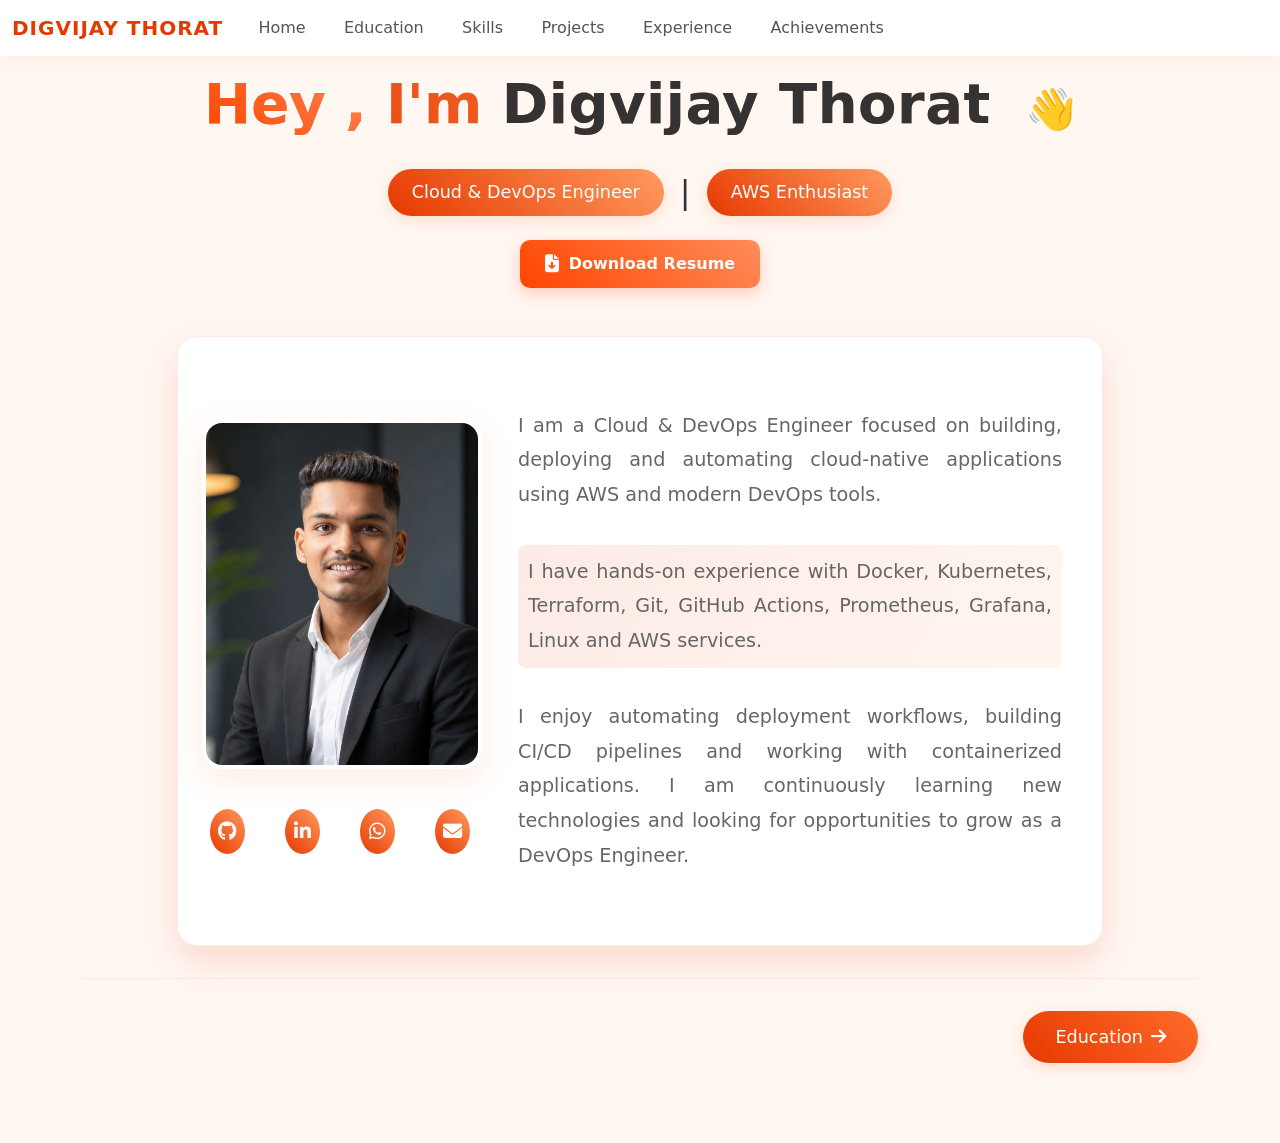
==== static-site/localhost:8080/index.html @ e39cb45d "new file" ====
<!DOCTYPE html>

<html lang="en">
<head>
    <meta charset="UTF-8">
    <meta name="viewport" content="width=device-width, initial-scale=1.0">


<title>Digvijay Thorat | Cloud & DevOps Engineer</title>

<link rel="stylesheet"
    href="https://cdnjs.cloudflare.com/ajax/libs/font-awesome/6.6.0/css/all.min.css"
    integrity="sha512-Kc323vGBEqzTmouAECnVceyQqyqdsSiqLQISBL29aUW4U/M7pSPA/gEUZQqv1cwx4OnYxTxve5UMg5GT6L4JJg=="
    crossorigin="anonymous"
    referrerpolicy="no-referrer" />

<link rel="stylesheet" href="style.css">

<link href="https://cdn.jsdelivr.net/npm/bootstrap@5.3.3/dist/css/bootstrap.min.css"
    rel="stylesheet"
    integrity="sha384-QWTKZyjpPEjISv5WaRU9OFeRpok6YctnYmDr5pNlyT2bRjXh0JMhjY6hW+ALEwIH"
    crossorigin="anonymous">

</head>

<body>


<nav class="navbar navbar-expand-lg fixed-top">
    <div class="container-fluid">


    <a class="navbar-brand" href="index.html">
        DIGVIJAY THORAT
    </a>

    <button class="navbar-toggler"
            type="button"
            data-bs-toggle="collapse"
            data-bs-target="#navbarSupportedContent"
            aria-controls="navbarSupportedContent"
            aria-expanded="false"
            aria-label="Toggle navigation">

        <span class="navbar-toggler-icon"></span>

    </button>

    <div class="collapse navbar-collapse" id="navbarSupportedContent">

        <ul class="navbar-nav me-auto mb-2 mb-lg-0">

            <li class="nav-item">
                <a class="nav-link" href="index.html">Home</a>
            </li>

            <li class="nav-item">
                <a class="nav-link" href="education.html">Education</a>
            </li>

            <li class="nav-item">
                <a class="nav-link" href="skills.html">Skills</a>
            </li>

            <li class="nav-item">
                <a class="nav-link" href="projects.html">Projects</a>
            </li>

            <li class="nav-item">
                <a class="nav-link" href="experience.html">Experience</a>
            </li>

            <li class="nav-item">
                <a class="nav-link" href="achievements.html">Achievements</a>
            </li>

        </ul>

    </div>
</div>


</nav>

<script>
document.addEventListener('DOMContentLoaded', function () {

    const currentPath = window.location.pathname;

    const navLinks = document.querySelectorAll('.nav-link');

    navLinks.forEach(link => {

        link.classList.remove('active');

        if (link.getAttribute('href') === currentPath) {
            link.classList.add('active');
        }

    });

});
</script>



<div class="animated-background"></div>

<div class="container my-5">

    <div class="row align-items-center justify-content-center">

        <div class="col-md-10">

            <!-- Hero Section -->
            <div class="intro-header text-center mb-5 animate-on-scroll">

                <h1 class="mega-title fade-in"
                    style="font-size: clamp(2.5rem, 5vw, 3.5rem);">

                    <span style="
                        background: linear-gradient(45deg, #ff4500, #ff8c5a);
                        -webkit-background-clip: text;
                        -webkit-text-fill-color: transparent;
                        font-weight: 800;">
                        Hey ,
                    </span>

                    <span style="color: #000000; font-weight: 800;">
                        I'm
                    </span>

                    <span class="highlight-name"
                        style="
                        color: var(--dark-orange);
                        font-weight: 900 !important;
                        text-shadow: 1px 0 0 var(--dark-orange);
                        letter-spacing: 0.5px;">
                        Digvijay Thorat
                    </span>

                    <span class="waving-hand">
                        👋
                    </span>

                </h1>


                <!-- Role -->
                <div class="role-container slide-in-up"
                    style="margin-top: 2rem;">

                    <h2 class="role-title"
                        style="
                        display: flex;
                        gap: 1rem;
                        justify-content: center;
                        align-items: center;
                        flex-wrap: wrap;">

                        <span class="role-badge">
                            Cloud & DevOps Engineer
                        </span>

                        <span class="role-divider">|</span>

                        <span class="role-badge">
                            AWS Enthusiast
                        </span>

                    </h2>

                </div>


                <!-- Resume Download Button -->
                <div class="resume-button-container text-center mt-4">

                    <a href="resume.pdf"
                       download="Digvijay_Thorat_Resume.pdf"
                       class="resume-btn">

                        <i class="fas fa-file-download"></i>
                        Download Resume

                    </a>

                </div>

            </div>


            <!-- Profile Card -->
            <div class="profile-card p-4 animate-on-scroll">

                <div class="row align-items-center">


                    <!-- Profile Image -->
                    <div class="col-md-4 text-center mb-4 mb-md-0">

                        <div class="profile-image-container mb-3">

                            <img src="profile.jpg"
                                 alt="Digvijay Thorat"
                                 class="profile-image">

                        </div>


                        <!-- Social Links -->
                        <div class="social-links bounce-in">


                            <!-- GitHub -->
                            <a href="https://github.com/digvijay0804"
                               target="_blank"
                               class="social-btn pulse"
                               aria-label="GitHub">

                                <i class="fab fa-github"></i>

                            </a>


                            <!-- LinkedIn -->
                            <a href="https://www.linkedin.com/in/digvijay-thorat-460bab348/"
                               target="_blank"
                               class="social-btn pulse"
                               aria-label="LinkedIn">

                                <i class="fab fa-linkedin-in"></i>

                            </a>


                            <!-- WhatsApp -->
                            <a href="https://wa.me/919112806323"
                               target="_blank"
                               class="social-btn pulse"
                               aria-label="WhatsApp">

                                <i class="fab fa-whatsapp"></i>

                            </a>


                            <!-- Email -->
                            <a href="mailto:digvijaythorat855@gmail.com"
                               class="social-btn pulse"
                               aria-label="Email">

                                <i class="fas fa-envelope"></i>

                            </a>

                        </div>

                    </div>


                    <!-- About Content -->
                    <div class="col-md-8">

                        <div class="profile-content fade-in">

                            <div class="about-section fade-in-up">


                                <p class="about-text">

                                    I am a Cloud & DevOps Engineer focused on
                                    building, deploying and automating
                                    cloud-native applications using AWS and
                                    modern DevOps tools.

                                </p>


                                <p class="about-text highlight-text">

                                    I have hands-on experience with Docker,
                                    Kubernetes, Terraform, Git, GitHub Actions,
                                    Prometheus, Grafana, Linux and AWS services.

                                </p>


                                <p class="about-text">

                                    I enjoy automating deployment workflows,
                                    building CI/CD pipelines and working with
                                    containerized applications. I am continuously
                                    learning new technologies and looking for
                                    opportunities to grow as a DevOps Engineer.

                                </p>


                            </div>

                        </div>

                    </div>

                </div>

            </div>

        </div>

    </div>


    <!-- Next Section -->
    <div class="next-section-nav">

        <a href="education.html"
           class="next-page-btn">

            Education

            <i class="fas fa-arrow-right"></i>

        </a>

    </div>

</div>


<!-- Resume Button Styling -->
<style>

.resume-button-container {
    margin-top: 25px;
}

.resume-btn {
    display: inline-flex;
    align-items: center;
    justify-content: center;
    gap: 10px;
    padding: 12px 25px;
    background: linear-gradient(45deg, #ff4500, #ff8c5a);
    color: #ffffff;
    text-decoration: none;
    font-weight: 700;
    border-radius: 10px;
    transition: all 0.3s ease;
    box-shadow: 0 5px 15px rgba(255, 69, 0, 0.25);
}

.resume-btn:hover {
    color: #ffffff;
    text-decoration: none;
    transform: translateY(-3px);
    box-shadow: 0 8px 20px rgba(255, 69, 0, 0.35);
}

.resume-btn i {
    font-size: 18px;
}

</style>

<script>
    // Typing effect
    const texts = [
        'Cloud & DevOps Engineer',
        'AWS Enthusiast',
        'DevOps Engineer'
    ];

    let textIndex = 0;
    let charIndex = 0;

    function type() {
        const typingElement = document.querySelector('.typing-text');
        if (!typingElement) return;

        if (charIndex < texts[textIndex].length) {
            typingElement.textContent += texts[textIndex].charAt(charIndex);
            charIndex++;
            setTimeout(type, 100);
        } else {
            setTimeout(erase, 2000);
        }
    }

    function erase() {
        const typingElement = document.querySelector('.typing-text');
        if (!typingElement) return;

        if (charIndex > 0) {
            typingElement.textContent =
                texts[textIndex].substring(0, charIndex - 1);

            charIndex--;
            setTimeout(erase, 50);
        } else {
            textIndex = (textIndex + 1) % texts.length;
            setTimeout(type, 500);
        }
    }

    // Scroll animations
    function handleScrollAnimations() {
        const elements =
            document.querySelectorAll('.animate-on-scroll');

        elements.forEach(element => {
            const elementTop =
                element.getBoundingClientRect().top;

            const windowHeight = window.innerHeight;

            if (elementTop < windowHeight * 0.75) {
                element.classList.add('fade-in');
            }
        });
    }

    document.addEventListener('DOMContentLoaded', () => {
        setTimeout(type, 1000);

        window.addEventListener(
            'scroll',
            handleScrollAnimations
        );

        handleScrollAnimations();
    });
</script>

<script src="https://cdn.jsdelivr.net/npm/bootstrap@5.3.3/dist/js/bootstrap.bundle.min.js"
    integrity="sha384-YvpcrYf0tY3lHB60NNkmXc5s9fDVZLESaAA55NDzOxhy9GkcIdslK1eN7N6jIeHz"
    crossorigin="anonymous">
</script>


</body>
</html>
---- static-site/localhost:8080/style.css ----
/* =========================
   COLOR VARIABLES
========================= */

:root {
    --dark-orange: #e63900;
    --main-orange: #ff6b2b;
    --light-orange: #ff9a5f;
    --pale-orange: #fff7f2;
    --orange-shadow: rgba(230, 57, 0, 0.15);
}


/* =========================
   GLOBAL STYLES
========================= */

body {
    margin-top: 70px !important;
    color: rgb(51, 51, 51) !important;
    background-color: var(--pale-orange) !important;
    font-family: 'Segoe UI', Tahoma, Geneva, Verdana, sans-serif;
}


/* =========================
   TEXT STYLING
========================= */

.name,
.profession {
    align-items: center;
    display: flex;
    justify-content: center;
    color: var(--dark-orange);
}

h4,
.aboutme {
    color: #ff4500 !important;
}


/* =========================
   CARD STYLES
========================= */

.card {
    background-color: white;
    border-radius: 1rem;
    border: none;
    box-shadow: 0 4px 6px rgba(255, 106, 0, 0.1);
    transition: transform 0.3s ease, box-shadow 0.3s ease;
}

.card:hover {
    transform: translateY(-5px);
    box-shadow: 0 8px 15px rgba(255, 106, 0, 0.2);
}


/* =========================
   NAVBAR
========================= */

.navbar {
    background-color: #ffffff;
    box-shadow: 0 2px 15px rgba(255, 139, 56, 0.1);
    padding: 1rem 2rem;
    transition: all 0.3s ease;
}

.navbar-brand {
    color: var(--dark-orange) !important;
    font-weight: 700;
    font-size: 1.5rem;
    letter-spacing: 1px;
    transition: all 0.3s ease;
}

.navbar-brand:hover {
    color: var(--light-orange) !important;
    transform: translateY(-2px);
}

.nav-link {
    color: #555 !important;
    font-weight: 500;
    padding: 0.5rem 1rem !important;
    margin: 0 0.2rem;
    position: relative;
    transition: all 0.3s ease;
}

.nav-link::after {
    content: '';
    position: absolute;
    width: 0;
    height: 2px;
    bottom: 0;
    left: 50%;
    background-color: var(--dark-orange);
    transition: all 0.3s ease;
    transform: translateX(-50%);
}

.nav-link:hover {
    color: var(--dark-orange) !important;
}

.nav-link:hover::after {
    width: 100%;
}

.nav-link.active {
    color: var(--dark-orange) !important;
}

.nav-link.active::after {
    width: 100%;
}


/* =========================
   NAVBAR TOGGLE
========================= */

.navbar-toggler {
    border: none;
    padding: 0.5rem;
    transition: transform 0.3s ease;
}

.navbar-toggler:focus {
    box-shadow: none;
    outline: none;
}

.navbar-toggler-icon {
    background-image: url("data:image/svg+xml,%3csvg xmlns='http://www.w3.org/2000/svg' viewBox='0 0 30 30'%3e%3cpath stroke='rgba(255,126,61,1)' stroke-linecap='round' stroke-miterlimit='10' stroke-width='2' d='M4 7h22M4 15h22M4 23h22'/%3e%3c/svg%3e");
}


/* =========================
   NAVBAR SCROLL
========================= */

.navbar.scrolled {
    background-color: rgba(255, 255, 255, 0.98);
    backdrop-filter: blur(10px);
}


/* =========================
   RESPONSIVE NAVBAR
========================= */

@media (max-width: 991px) {

    .navbar-collapse {
        background-color: white;
        padding: 1rem;
        border-radius: 10px;
        margin-top: 1rem;
        box-shadow: 0 4px 15px rgba(0, 0, 0, 0.1);
    }

    .nav-link {
        padding: 0.7rem 1rem !important;
        text-align: center;
    }

    .nav-link::after {
        bottom: 5px;
    }
}


/* =========================
   NAV ANIMATION
========================= */

@keyframes navHover {
    0% {
        transform: translateY(0);
    }

    50% {
        transform: translateY(-2px);
    }

    100% {
        transform: translateY(0);
    }
}

.nav-item:hover {
    animation: navHover 0.3s ease;
}


/* =========================
   BUTTON
========================= */

.btn-primary {
    background-color: var(--dark-orange) !important;
    border-color: var(--dark-orange) !important;
    transition: all 0.3s ease;
}

.btn-primary:hover {
    background-color: var(--main-orange) !important;
    border-color: var(--main-orange) !important;
    transform: translateY(-2px);
    box-shadow: 0 4px 8px rgba(255, 106, 0, 0.2);
}


/* =========================
   SECTION BACKGROUNDS
========================= */

.certificate,
.codingbox {
    background-color: rgba(255, 255, 255, 0.7);
    padding: 2rem;
    border-radius: 1rem;
    margin: 2rem;
    box-shadow: 0 4px 8px rgba(255, 106, 0, 0.1);
}


/* =========================
   LIST
========================= */

.list-group-item {
    background-color: transparent;
    border: none;
    padding: 0.75rem 0;
    transition: transform 0.2s ease;
}

.list-group-item:hover {
    transform: translateX(5px);
}

.list-group-item::before {
    content: "\2022";
    color: #ff6b2b !important;
    font-weight: bold;
    display: inline-block;
    width: 1em;
    margin-left: -1em;
}


/* =========================
   IMAGE
========================= */

.card-img-top {
    height: 200px !important;
    width: 200px !important;
    margin: 1rem auto;
    object-fit: contain;
    transition: transform 0.3s ease;
}

.card-img-top:hover {
    transform: scale(1.05);
}


/* =========================
   SOCIAL LINKS
========================= */

.social-links a {
    margin: 0.5rem;
    transition: transform 0.3s ease;
}

.social-links a:hover {
    transform: translateY(-3px);
}


/* =========================
   RESPONSIVE
========================= */

@media (max-width: 768px) {

    .card-img-top {
        height: 150px !important;
        width: 150px !important;
    }

    .profile {
        height: 250px;
    }

    .certificate,
    .codingbox {
        margin: 1rem;
        padding: 1rem;
    }
}


/* =========================
   SCROLLBAR
========================= */

::-webkit-scrollbar {
    width: 8px;
}

::-webkit-scrollbar-track {
    background: #fff0e6;
}

::-webkit-scrollbar-thumb {
    background: #ff6b2b;
    border-radius: 4px;
}

::-webkit-scrollbar-thumb:hover {
    background: #ff4500;
}


/* =========================
   PROFILE CARD
========================= */

.profile-card {
    background: rgba(255, 255, 255, 0.95);
    border-radius: 20px;
    box-shadow: 0 15px 35px var(--orange-shadow);
    overflow: hidden;
    backdrop-filter: blur(10px);
    border: 1px solid rgba(230, 57, 0, 0.1);
    transition: transform 0.3s ease;
}

.profile-card:hover {
    transform: translateY(-5px);
}

.profile-content {
    padding: 1rem;
}

.name {
    font-size: 2.5rem;
    font-weight: 700;
    color: var(--dark-orange);
    margin-bottom: 0.5rem;
    text-shadow: 2px 2px 4px rgba(255, 107, 43, 0.1);
}

.profession {
    font-size: 1.5rem;
    color: #ff8c00;
    font-weight: 500;
    margin-bottom: 1.5rem;
}

.about-text {
    color: #555;
    font-size: 1.1rem;
    line-height: 1.8;
    margin-bottom: 1rem;
    text-align: justify;
}

.social-links {
    display: flex;
    gap: 1rem;
    justify-content: flex-start;
}

.social-btn {
    width: 45px;
    height: 45px;
    border-radius: 50%;
    display: flex;
    align-items: center;
    justify-content: center;
    background: linear-gradient(
        45deg,
        var(--dark-orange),
        var(--light-orange)
    );
    color: white;
    font-size: 1.2rem;
    text-decoration: none;
    transition: all 0.3s ease;
}

.social-btn:hover {
    background: var(--light-orange);
    color: white;
    transform: translateY(-3px);
    box-shadow: 0 5px 15px rgba(255, 107, 43, 0.3);
}


/* =========================
   ANIMATION
========================= */

@keyframes fadeInUp {
    from {
        opacity: 0;
        transform: translateY(20px);
    }

    to {
        opacity: 1;
        transform: translateY(0);
    }
}

.profile-card {
    animation: fadeInUp 0.8s ease-out;
}


/* =========================
   PROFILE RESPONSIVE
========================= */

@media (max-width: 768px) {

    .profile-image-wrapper {
        width: 300px;
        height: 300px;
    }

    .name {
        font-size: 2rem;
        text-align: center;
    }

    .profession {
        font-size: 1.25rem;
        text-align: center;
    }

    .about-text {
        font-size: 1rem;
        text-align: center;
    }

    .social-links {
        justify-content: center;
    }
}

@media (max-width: 576px) {

    .profile-image-wrapper {
        width: 250px;
        height: 250px;
    }
}


/* =========================
   HOVER
========================= */

.profile-card:hover .profile-image-wrapper {
    transform: scale(1.02);
}

.about-text {
    transition: color 0.3s ease;
}

.profile-card:hover .about-text {
    color: #333;
}

.name,
.profession {
    transition: transform 0.3s ease;
}

.name:hover,
.profession:hover {
    transform: translateX(5px);
}


/* =========================
   ANIMATION CLASSES
========================= */

.fade-in {
    opacity: 0;
    animation: fadeIn 1s ease-in forwards;
}

.slide-in-left {
    opacity: 0;
    transform: translateX(-50px);
    animation: slideIn 0.8s ease-out forwards;
}

.slide-in-right {
    opacity: 0;
    transform: translateX(50px);
    animation: slideIn 0.8s ease-out forwards;
}

.fade-in-up {
    opacity: 0;
    transform: translateY(20px);
    animation: fadeInUp 0.8s ease-out forwards;
}

.bounce-in {
    animation: bounceIn 1s cubic-bezier(0.68, -0.55, 0.265, 1.55) forwards;
}


/* =========================
   TYPING
========================= */

.typing-text::after {
    content: '|';
    animation: blink 0.7s infinite;
}


/* =========================
   PROFILE IMAGE
========================= */

.profile-image-wrapper {
    position: relative;
    overflow: hidden;
    border-radius: 20px;
}

.profile-image-overlay {
    position: absolute;
    top: 0;
    left: 0;
    width: 100%;
    height: 100%;
    background: rgba(255, 107, 43, 0.9);
    opacity: 0;
    transition: opacity 0.3s ease;
    display: flex;
    align-items: center;
    justify-content: center;
    color: white;
}

.profile-image-wrapper:hover .profile-image-overlay {
    opacity: 1;
}

.social-btn.pulse {
    animation: pulse 2s infinite;
}


/* =========================
   HIGHLIGHT
========================= */

.highlight-text {
    background: linear-gradient(
        120deg,
        rgba(230, 57, 0, 0.1) 0%,
        rgba(255, 154, 95, 0.1) 100%
    );
    padding: 10px;
    border-radius: 8px;
    transform: translateZ(0);
    transition: all 0.3s ease;
}

.highlight-text:hover {
    background: linear-gradient(
        120deg,
        rgba(230, 57, 0, 0.2) 0%,
        rgba(255, 154, 95, 0.2) 100%
    );
    transform: translateY(-2px);
}


/* =========================
   KEYFRAMES
========================= */

@keyframes fadeIn {
    from {
        opacity: 0;
    }

    to {
        opacity: 1;
    }
}

@keyframes slideIn {
    from {
        opacity: 0;
        transform: translateX(-50px);
    }

    to {
        opacity: 1;
        transform: translateX(0);
    }
}

@keyframes bounceIn {
    0% {
        opacity: 0;
        transform: scale(0.3);
    }

    50% {
        opacity: 0.9;
        transform: scale(1.1);
    }

    80% {
        opacity: 1;
        transform: scale(0.89);
    }

    100% {
        opacity: 1;
        transform: scale(1);
    }
}

@keyframes pulse {
    0% {
        transform: scale(1);
        box-shadow: 0 0 0 0 rgba(255, 107, 43, 0.7);
    }

    70% {
        transform: scale(1.05);
        box-shadow: 0 0 0 10px rgba(255, 107, 43, 0);
    }

    100% {
        transform: scale(1);
        box-shadow: 0 0 0 0 rgba(255, 107, 43, 0);
    }
}

@keyframes blink {
    from,
    to {
        opacity: 1;
    }

    50% {
        opacity: 0;
    }
}


/* =========================
   NAV UNDERLINE
========================= */

.nav-link::after {
    content: '';
    position: absolute;
    width: 0;
    height: 2px;
    bottom: 0;
    left: 50%;
    background-color: var(--dark-orange);
    transition: all 0.3s ease;
    transform: translateX(-50%);
}

.nav-link:hover::after,
.nav-link.active::after {
    width: 100%;
}

.nav-link.active {
    color: var(--dark-orange) !important;
    font-weight: 600;
}

.nav-link:hover {
    color: var(--dark-orange) !important;
}


/* =========================
   MOBILE NAVBAR
========================= */

@media (max-width: 991px) {

    .navbar-collapse {
        background-color: white;
        padding: 1rem;
        border-radius: 10px;
        margin-top: 1rem;
        box-shadow: 0 4px 15px rgba(0, 0, 0, 0.1);
    }

    .nav-link {
        text-align: center;
        padding: 0.7rem !important;
    }

    .nav-link::after {
        bottom: 5px;
    }
}


/* =========================
   PROJECTS
========================= */

.section-title {
    font-size: 2.5rem;
    color: var(--dark-orange);
    margin-bottom: 2rem;
    position: relative;
    padding-bottom: 1rem;
}

.section-title::after {
    content: '';
    position: absolute;
    bottom: 0;
    left: 50%;
    transform: translateX(-50%);
    width: 100px;
    height: 3px;
    background: linear-gradient(
        to right,
        var(--dark-orange),
        var(--light-orange)
    );
}

.project-card {
    transition: all 0.4s ease;
    opacity: 0;
    transform: translateY(20px);
}

.project-card.animate {
    opacity: 1;
    transform: translateY(0);
}

.project-image-container {
    position: relative;
    height: 100%;
    min-height: 300px;
    overflow: hidden;
}

.project-image {
    width: 100%;
    height: 100%;
    object-fit: cover;
    transition: transform 0.5s ease;
}

.project-overlay {
    position: absolute;
    top: 0;
    left: 0;
    width: 100%;
    height: 100%;
    background: rgba(255, 107, 43, 0.9);
    opacity: 0;
    transition: opacity 0.3s ease;
    display: flex;
    align-items: center;
    justify-content: center;
    color: white;
}

.project-overlay.active {
    opacity: 1;
}

.overlay-content {
    display: flex;
    flex-direction: column;
    align-items: center;
    justify-content: center;
    text-align: center;
}

.btn-project {
    margin: 0.5rem;
    padding: 0.75rem 1rem;
    border: none;
    border-radius: 50px;
    font-size: 1rem;
    font-weight: 600;
    color: white;
    background-color: var(--dark-orange);
    transition: all 0.3s ease;
}

.btn-project:hover {
    background-color: var(--main-orange);
    transform: translateY(-2px);
    box-shadow: 0 4px 8px rgba(255, 106, 0, 0.2);
}


/* =========================
   PROJECT DETAILS
========================= */

.project-card {
    margin-bottom: 3rem;
}

.project-title {
    color: var(--dark-orange);
    font-size: 1.8rem;
    font-weight: 600;
    margin-bottom: 1.5rem;
    border-bottom: 2px solid rgba(255, 126, 61, 0.2);
    padding-bottom: 0.5rem;
}

.tech-badge {
    background: linear-gradient(
        45deg,
        var(--dark-orange),
        var(--light-orange)
    );
    color: white;
    padding: 0.5rem 1rem;
    border-radius: 20px;
    font-size: 0.9rem;
    margin: 0.3rem;
    display: inline-block;
    transition: all 0.3s ease;
    box-shadow: 0 2px 5px rgba(255, 126, 61, 0.2);
}

.tech-badge:hover {
    transform: translateY(-2px);
    box-shadow: 0 4px 8px rgba(255, 126, 61, 0.3);
}

.feature-list {
    list-style: none;
    padding-left: 0;
}

.feature-list li {
    margin-bottom: 1rem;
    padding-left: 2rem;
    position: relative;
    transition: all 0.3s ease;
}

.feature-list li i {
    position: absolute;
    left: 0;
    top: 4px;
    color: var(--dark-orange);
}

.feature-list li:hover {
    transform: translateX(10px);
    color: var(--dark-orange);
}

.outcome-box {
    background: linear-gradient(
        45deg,
        rgba(255, 126, 61, 0.1),
        rgba(255, 154, 95, 0.1)
    );
    border-left: 4px solid var(--dark-orange);
    border-radius: 0 8px 8px 0;
    padding: 1rem;
    margin-bottom: 1rem;
}


/* =========================
   EDUCATION
========================= */

.education-card {
    transition: all 0.4s ease;
    opacity: 0;
    transform: translateY(20px);
}

.education-card.animate {
    opacity: 1;
    transform: translateY(0);
}

.education-image-container {
    display: flex;
    justify-content: center;
    align-items: center;
    height: 200px;
    padding: 1rem;
    position: relative;
    overflow: hidden;
}

.education-image-container img {
    max-width: 80%;
    max-height: 180px;
    object-fit: contain;
    transition: transform 0.3s ease;
}

.education-overlay {
    position: absolute;
    top: 0;
    left: 0;
    right: 0;
    bottom: 0;
    display: flex;
    justify-content: center;
    align-items: center;
    background: rgba(255, 126, 61, 0.9);
    opacity: 0;
    transition: opacity 0.3s ease;
}

.education-image-container:hover .education-overlay {
    opacity: 1;
}

.education-title {
    color: var(--dark-orange);
    font-size: 1.8rem;
    font-weight: 600;
    margin-bottom: 1.5rem;
    border-bottom: 2px solid rgba(255, 126, 61, 0.2);
    padding-bottom: 0.5rem;
}

.education-badge {
    background: linear-gradient(
        45deg,
        var(--dark-orange),
        var(--light-orange)
    );
    color: white;
    padding: 0.5rem 1rem;
    border-radius: 20px;
    font-size: 0.9rem;
    margin: 0.3rem;
    display: inline-block;
    transition: all 0.3s ease;
    box-shadow: 0 2px 5px rgba(255, 126, 61, 0.2);
}

.education-badge:hover {
    transform: translateY(-2px);
    box-shadow: 0 4px 8px rgba(255, 126, 61, 0.3);
}

.year-badge {
    background: white;
    color: var(--dark-orange);
    padding: 0.5rem 1.5rem;
    border-radius: 20px;
    font-weight: 600;
    font-size: 1.2rem;
}

.achievement-box {
    background: linear-gradient(
        45deg,
        rgba(255, 126, 61, 0.05),
        rgba(255, 154, 95, 0.05)
    );
    border-left: 4px solid var(--dark-orange);
    border-radius: 0 8px 8px 0;
    padding: 1.5rem;
    transition: all 0.3s ease;
}

.achievement-box:hover {
    transform: translateX(5px);
}

.progress-container {
    position: relative;
    margin: 1rem 0;
}

.progress {
    background-color: rgba(255, 126, 61, 0.1);
    border-radius: 10px;
    overflow: hidden;
}

.progress-bar {
    background: linear-gradient(
        45deg,
        var(--dark-orange),
        var(--light-orange)
    );
    transition: width 1.5s ease;
}

.percentage-label {
    position: absolute;
    right: 0;
    top: -25px;
    color: var(--dark-orange);
    font-weight: 600;
    font-size: 1.1rem;
}


/* =========================
   SKILLS
========================= */

.skill-card {
    transition: all 0.4s ease;
    opacity: 0;
    transform: translateY(20px);
}

.skill-card.animate {
    opacity: 1;
    transform: translateY(0);
}

.skill-title {
    color: var(--dark-orange);
    font-size: 1.5rem;
    font-weight: 600;
    margin-bottom: 1.5rem;
    padding-bottom: 0.5rem;
    border-bottom: 2px solid rgba(255, 126, 61, 0.2);
    display: flex;
    align-items: center;
    opacity: 1 !important;
}

.sub-title {
    color: #666;
    font-size: 1.1rem;
    margin-bottom: 1rem;
    font-weight: 600;
}

.skill-badge-container {
    display: flex;
    flex-wrap: wrap;
    gap: 0.5rem;
    margin-bottom: 1rem;
}

.skill-badge {
    background: linear-gradient(
        45deg,
        var(--dark-orange),
        var(--light-orange)
    );
    color: white;
    padding: 0.5rem 1rem;
    border-radius: 20px;
    font-size: 0.9rem;
    transition: all 0.3s ease;
    box-shadow: 0 2px 5px rgba(255, 126, 61, 0.2);
}


/* =========================
   EXPERIENCE
========================= */

.experience-card {
    height: 550px !important;
    margin-bottom: 2rem;
}

.experience-image-container {
    height: 180px !important;
    position: relative;
    overflow: hidden;
    background: white;
}

.experience-image {
    width: 100%;
    height: 100%;
    object-fit: contain;
    padding: 1rem;
}

.card {
    height: 100%;
    display: flex;
    flex-direction: column;
}

.card-body {
    height: 370px !important;
    display: flex;
    flex-direction: column;
    padding: 1.5rem !important;
}

.experience-title {
    min-height: 50px;
    margin-bottom: 1rem !important;
}

.company-info {
    min-height: 70px;
    margin-bottom: 1rem !important;
}

.achievement-box {
    height: calc(100% - 120px);
    overflow-y: auto;
}

.company-badge,
.date-badge,
.location-badge {
    display: inline-block;
    white-space: nowrap;
    margin: 0.2rem 0;
}

.feature-list li {
    margin-bottom: 0.8rem;
    line-height: 1.5;
}

.experience-overlay {
    background: rgba(255, 107, 43, 0.9);
    transition: all 0.3s ease;
}

@media (max-width: 768px) {

    .experience-card {
        height: auto !important;
        margin-bottom: 2rem;
    }

    .card {
        height: auto;
    }

    .card-body {
        height: auto !important;
    }

    .experience-title {
        min-height: auto;
    }
}


/* =========================
   ACHIEVEMENT
========================= */

.achievement-card {
    transition: all 0.4s ease;
    opacity: 0;
    transform: translateY(20px);
}

.achievement-card.animate {
    opacity: 1;
    transform: translateY(0);
}

.achievement-image-container {
    height: 250px;
    position: relative;
    overflow: hidden;
    background: white;
}

.achievement-image {
    width: 100%;
    height: 100%;
    object-fit: contain;
    padding: 1rem;
    transition: transform 0.3s ease;
}

.achievement-overlay {
    position: absolute;
    top: 0;
    left: 0;
    width: 100%;
    height: 100%;
    background: rgba(255, 126, 61, 0.9);
    opacity: 0;
    transition: all 0.3s ease;
    display: flex;
    align-items: center;
    justify-content: center;
}

.achievement-card:hover .achievement-overlay {
    opacity: 1;
}

.achievement-title {
    color: var(--dark-orange);
    font-size: 1.4rem;
    font-weight: 600;
    margin-bottom: 1rem;
    border-bottom: 2px solid rgba(255, 126, 61, 0.2);
    padding-bottom: 0.5rem;
}

.achievement-text {
    font-size: 1rem;
    color: #666;
    margin-bottom: 1rem;
}


/* =========================
   CODING PROFILES
========================= */

.profile-image-container {
    width: 280px;
    height: 350px;
    margin: 0 auto;
    border-radius: 20px;
    overflow: hidden;
    background: white;
    box-shadow: 0 10px 30px rgba(255, 126, 61, 0.15);
    transition: transform 0.3s ease;
    border: 4px solid white;
}

.profile-image {
    width: 100%;
    height: 100%;
    object-fit: cover;
    object-position: center top;
    transition: transform 0.3s ease;
}

.profile-image-container:hover {
    transform: translateY(-5px);
    box-shadow: 0 15px 35px rgba(255, 126, 61, 0.25);
}

.profile-card:hover .profile-image {
    transform: scale(1.05);
}

.profile-title {
    color: var(--dark-orange);
    font-size: 1.3rem;
    margin-bottom: 0.5rem;
}

.custom-btn {
    background: linear-gradient(
        45deg,
        var(--dark-orange),
        var(--light-orange)
    );
    color: white;
    padding: 0.5rem 1.5rem;
    border-radius: 25px;
    border: none;
    transition: all 0.3s ease;
    text-decoration: none;
    display: inline-block;
}

.custom-btn:hover {
    transform: translateY(-2px);
    box-shadow: 0 4px 8px rgba(255, 126, 61, 0.3);
    color: white;
}


/* =========================
   CODING BOX
========================= */

.codingbox .achievement-card {
    transition: all 0.4s ease;
    margin-bottom: 0 !important;
}

.codingbox .achievement-image-container {
    height: 150px;
    background: white;
    display: flex;
    align-items: center;
    justify-content: center;
    padding: 1rem;
}

.codingbox .card-body {
    padding: 1rem !important;
    height: auto !important;
}

.codingbox .achievement-box {
    padding: 0.75rem;
    margin: 0;
    min-height: auto;
    height: auto !important;
}

.codingbox .achievement-text {
    margin-bottom: 0.5rem;
}

.text-center.mt-3 {
    margin: 0.5rem 0 0 0 !important;
}

.codingbox .card {
    height: auto !important;
    margin-bottom: 1rem;
}

.codingbox .achievement-title {
    margin-bottom: 0.5rem;
    padding-bottom: 0.25rem;
}


/* =========================
   CERTIFICATE
========================= */

.certificate .achievement-card {
    transition: all 0.4s ease;
    margin-bottom: 2rem !important;
}

.certificate .card-body {
    padding: 1.5rem !important;
    height: auto !important;
}

.certificate .achievement-box {
    background: linear-gradient(
        45deg,
        rgba(255, 126, 61, 0.05),
        rgba(255, 154, 95, 0.05)
    );
    border-left: 4px solid var(--dark-orange);
    border-radius: 0 8px 8px 0;
    padding: 1rem;
    margin: 0;
    height: auto !important;
}

.certificate .achievement-text {
    margin: 0 !important;
    padding: 0 !important;
    color: #666;
    font-size: 1rem;
    line-height: 1.5;
}

.certificate .card {
    height: auto !important;
}

.certificate p {
    margin-bottom: 0 !important;
}


/* =========================
   PROJECT WRAPPER
========================= */

.project-wrapper {
    background: white;
    border-radius: 15px;
    overflow: hidden;
    transition: transform 0.3s ease, box-shadow 0.3s ease;
}

.project-wrapper:hover {
    transform: translateY(-5px);
    box-shadow: 0 10px 20px rgba(255, 126, 61, 0.15);
}

.project-header {
    position: relative;
    overflow: hidden;
    border-bottom: 1px solid rgba(0, 0, 0, 0.1);
    width: 100%;
    max-width: 800px;
    margin: 0 auto;
}

.project-image {
    position: relative;
    width: 100%;
    padding-top: 45%;
    background: #ffffff;
}

.project-image img {
    position: absolute;
    top: 0;
    left: 0;
    width: 100%;
    height: 100%;
    object-fit: contain;
    padding: 1.5rem;
}

.project-links {
    position: absolute;
    top: 0;
    left: 0;
    right: 0;
    bottom: 0;
    background: rgba(0, 0, 0, 0.7);
    display: flex;
    justify-content: center;
    align-items: center;
    gap: 1rem;
    opacity: 0;
    transition: opacity 0.3s ease;
}

.project-image:hover .project-links {
    opacity: 1;
}

.project-btn {
    padding: 0.8rem 1.5rem;
    background: var(--dark-orange);
    color: white;
    border-radius: 25px;
    text-decoration: none;
    transition: all 0.3s ease;
}

.project-btn:hover {
    background: var(--main-orange);
    color: white;
    transform: translateY(-2px);
}

.project-content {
    padding: 2rem;
}

.project-info {
    color: #666;
}

.features-section h5 {
    color: var(--dark-orange);
    margin-bottom: 1rem;
}


/* =========================
   PROJECT RESPONSIVE
========================= */

@media (max-width: 768px) {

    .project-image {
        padding-top: 60%;
    }

    .project-image img {
        padding: 1rem;
    }
}

@media (max-width: 576px) {

    .project-image {
        padding-top: 80%;
    }

    .project-image img {
        padding: 0.75rem;
    }
}


/* =========================
   INTRO
========================= */

.intro-content {
    padding: 2rem;
}

.mega-title {
    font-size: 3.5rem;
    background: linear-gradient(
        45deg,
        var(--dark-orange),
        var(--light-orange)
    );
    -webkit-background-clip: text;
    -webkit-text-fill-color: transparent;
    margin-bottom: 1rem;
    opacity: 0;
    animation: fadeInUp 1s ease forwards 0.5s;
}

.role-badges {
    display: flex;
    gap: 1rem;
    justify-content: flex-start;
    margin: 1.5rem 0;
    opacity: 0;
    animation: fadeInUp 1s ease forwards 0.7s;
}

.role-badge {
    background: linear-gradient(
        45deg,
        var(--dark-orange),
        var(--light-orange)
    );
    color: white;
    padding: 0.8rem 1.5rem;
    border-radius: 50px;
    font-size: 1.1rem;
    box-shadow: 0 4px 15px rgba(255, 126, 61, 0.2);
    transition: all 0.3s ease;
}

.role-badge:hover {
    transform: translateY(-3px);
    box-shadow: 0 6px 20px rgba(255, 126, 61, 0.3);
}

.about-text {
    font-size: 1.2rem;
    line-height: 1.8;
    color: #666;
    margin: 2rem 0;
    opacity: 0;
    animation: fadeInUp 1s ease forwards 0.9s;
}

.social-links {
    display: flex;
    gap: 1.5rem;
    margin-top: 2rem;
    opacity: 0;
    animation: fadeInUp 1s ease forwards 1.1s;
}


/* =========================
   WAVE
========================= */

.waving-hand {
    display: inline-block;
    font-size: 40px;
    margin-left: 15px;
    animation: waving 2.5s ease-in-out infinite;
    transform-origin: 70% 70%;
    position: relative;
    opacity: 1 !important;
    color: #ff6b2b !important;
    -webkit-text-fill-color: initial !important;
    background: none !important;
    text-shadow: none;
}

@keyframes waving {
    0% {
        transform: rotate(0deg);
    }

    10% {
        transform: rotate(14deg);
    }

    20% {
        transform: rotate(-8deg);
    }

    30% {
        transform: rotate(14deg);
    }

    40% {
        transform: rotate(-4deg);
    }

    50% {
        transform: rotate(10deg);
    }

    60% {
        transform: rotate(0deg);
    }

    100% {
        transform: rotate(0deg);
    }
}

.waving-hand:hover {
    animation-duration: 1s;
    cursor: default;
}


/* =========================
   NAME
========================= */

.mega-title > span:first-child {
    background: linear-gradient(
        45deg,
        var(--dark-orange),
        var(--light-orange)
    );
    -webkit-background-clip: text;
    -webkit-text-fill-color: transparent;
}

.highlight-name {
    background: none !important;
    -webkit-background-clip: initial !important;
    -webkit-text-fill-color: rgb(51, 51, 51) !important;
    color: rgb(51, 51, 51) !important;
    font-weight: 600 !important;
    opacity: 1 !important;
    text-shadow: none !important;
}


/* =========================
   NEXT PAGE
========================= */

.next-page-btn {
    display: inline-flex;
    align-items: center;
    gap: 0.5rem;
    padding: 0.8rem 2rem;
    background: linear-gradient(
        45deg,
        var(--dark-orange),
        var(--main-orange)
    );
    color: white;
    border: none;
    border-radius: 50px;
    font-size: 1.1rem;
    font-weight: 500;
    text-decoration: none;
    transition: all 0.3s ease;
    position: relative;
    overflow: hidden;
    box-shadow: 0 4px 15px rgba(255, 107, 43, 0.2);
}

.next-page-btn:hover {
    transform: translateY(-3px);
    box-shadow: 0 6px 20px rgba(255, 107, 43, 0.3);
    color: white;
}

.next-page-btn::before {
    content: '';
    position: absolute;
    top: 0;
    left: -100%;
    width: 100%;
    height: 100%;
    background: linear-gradient(
        120deg,
        transparent,
        rgba(255, 255, 255, 0.3),
        transparent
    );
    transition: all 0.6s ease;
}

.next-page-btn:hover::before {
    left: 100%;
}

.next-page-btn i {
    transition: transform 0.3s ease;
}

.next-page-btn:hover i {
    transform: translateX(5px);
}

.next-section-nav {
    display: flex;
    justify-content: flex-end;
    padding: 2rem 0;
    margin-top: 2rem;
    border-top: 1px solid rgba(255, 107, 43, 0.1);
}

@media (max-width: 768px) {

    .next-section-nav {
        justify-content: center;
    }

    .next-page-btn {
        padding: 0.7rem 1.5rem;
        font-size: 1rem;
    }
}


/* =========================
   THANK YOU
========================= */

.thank-you-section {
    text-align: center;
    padding: 4rem 0 2rem 0;
    margin-top: 3rem;
    border-top: 2px solid rgba(255, 107, 43, 0.1);
    animation: fadeIn 1s ease-in-out;
}

.thank-you-content {
    max-width: 600px;
    margin: 0 auto;
}

.thank-you-title {
    font-size: 2rem;
    color: var(--dark-orange);
    margin-bottom: 1rem;
    font-weight: 600;
    background: linear-gradient(
        45deg,
        var(--dark-orange),
        var(--light-orange)
    );
    -webkit-background-clip: text;
    -webkit-text-fill-color: transparent;
}

.thank-you-text {
    font-size: 1.2rem;
    color: #666;
    margin-bottom: 2rem;
}

.thank-you-decoration {
    font-size: 2rem;
    color: var(--dark-orange);
}

.thank-you-decoration i {
    animation: pulse 1.5s infinite;
}


/* =========================
   HOME BUTTON
========================= */

.home-button-container {
    margin-top: 2rem;
}

.home-btn {
    display: inline-flex;
    align-items: center;
    gap: 0.8rem;
    padding: 1rem 2rem;
    background: linear-gradient(
        45deg,
        var(--dark-orange),
        var(--main-orange)
    );
    color: white;
    border: none;
    border-radius: 50px;
    font-size: 1.1rem;
    font-weight: 500;
    text-decoration: none;
    transition: all 0.3s ease;
    box-shadow: 0 4px 15px rgba(255, 107, 43, 0.2);
    position: relative;
    overflow: hidden;
}

.home-btn:hover {
    transform: translateY(-3px);
    box-shadow: 0 6px 20px rgba(255, 107, 43, 0.3);
    color: white;
}

.home-btn::before {
    content: '';
    position: absolute;
    top: 0;
    left: -100%;
    width: 100%;
    height: 100%;
    background: linear-gradient(
        120deg,
        transparent,
        rgba(255, 255, 255, 0.3),
        transparent
    );
    transition: all 0.6s ease;
}

.home-btn:hover::before {
    left: 100%;
}

.home-btn i {
    font-size: 1.2rem;
    transition: transform 0.3s ease;
}

.home-btn:hover i {
    transform: scale(1.1);
}

@media (max-width: 768px) {

    .home-btn {
        padding: 0.8rem 1.5rem;
        font-size: 1rem;
    }
}
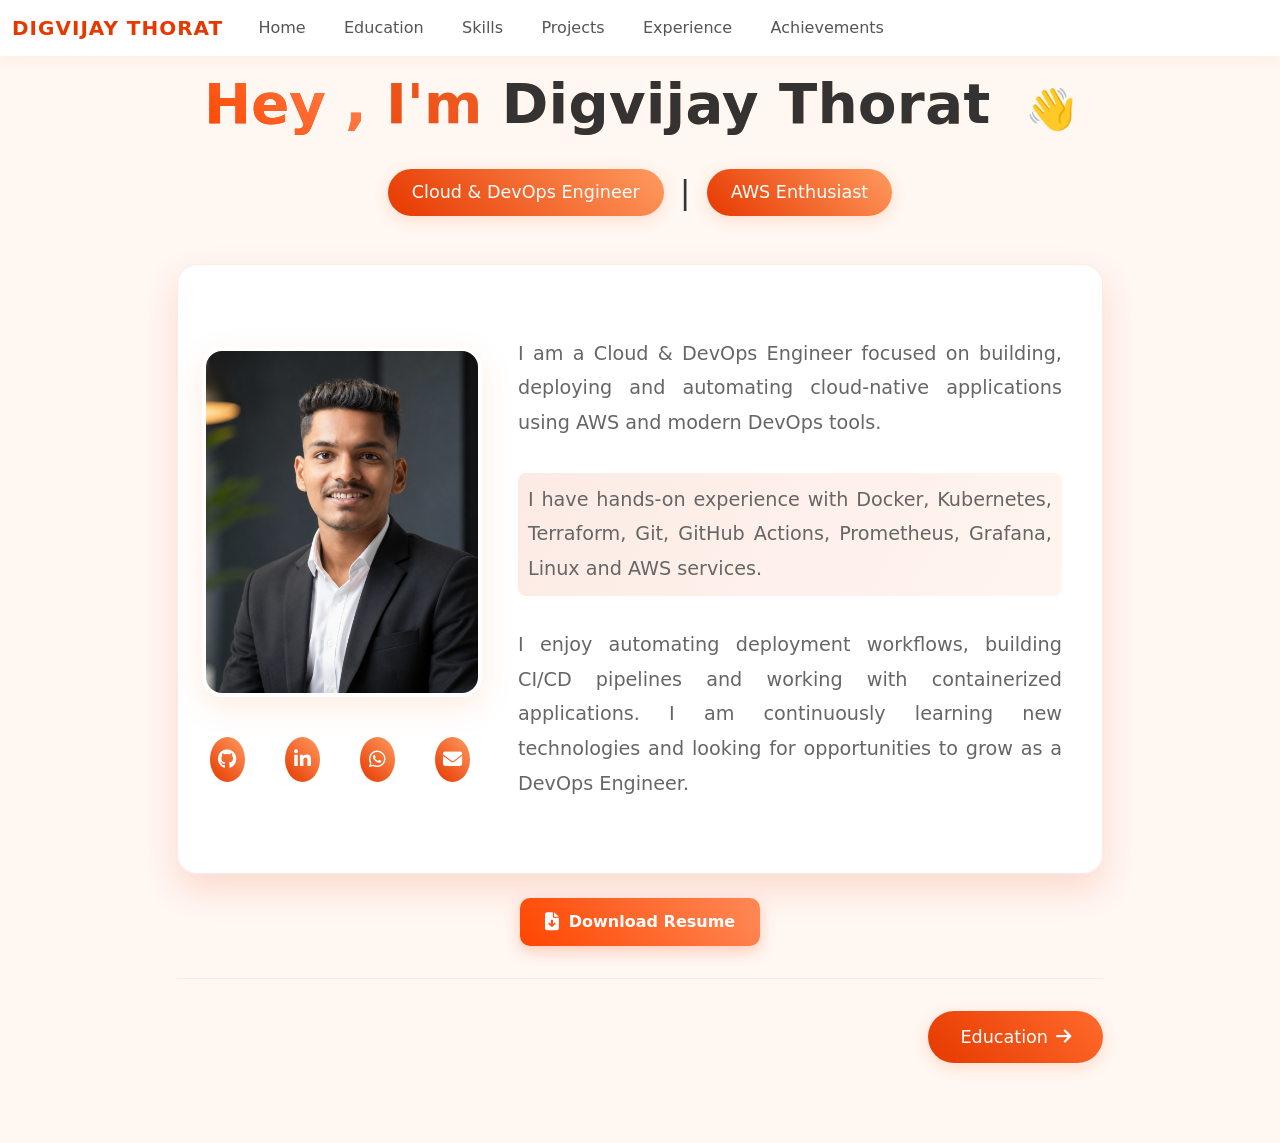
==== commit 45ef8825: "Fix resume download button" ====
--- a/static-site/localhost:8080/index.html
+++ b/static-site/localhost:8080/index.html
@@ -5,82 +5,78 @@
     <meta charset="UTF-8">
     <meta name="viewport" content="width=device-width, initial-scale=1.0">
 
-
-<title>Digvijay Thorat | Cloud & DevOps Engineer</title>
-
-<link rel="stylesheet"
-    href="https://cdnjs.cloudflare.com/ajax/libs/font-awesome/6.6.0/css/all.min.css"
-    integrity="sha512-Kc323vGBEqzTmouAECnVceyQqyqdsSiqLQISBL29aUW4U/M7pSPA/gEUZQqv1cwx4OnYxTxve5UMg5GT6L4JJg=="
-    crossorigin="anonymous"
-    referrerpolicy="no-referrer" />
-
-<link rel="stylesheet" href="style.css">
-
-<link href="https://cdn.jsdelivr.net/npm/bootstrap@5.3.3/dist/css/bootstrap.min.css"
-    rel="stylesheet"
-    integrity="sha384-QWTKZyjpPEjISv5WaRU9OFeRpok6YctnYmDr5pNlyT2bRjXh0JMhjY6hW+ALEwIH"
-    crossorigin="anonymous">
+    <title>Digvijay Thorat | Cloud & DevOps Engineer</title>
+
+    <link rel="stylesheet"
+        href="https://cdnjs.cloudflare.com/ajax/libs/font-awesome/6.6.0/css/all.min.css"
+        integrity="sha512-Kc323vGBEqzTmouAECnVceyQqyqdsSiqLQISBL29aUW4U/M7pSPA/gEUZQqv1cwx4OnYxTxve5UMg5GT6L4JJg=="
+        crossorigin="anonymous"
+        referrerpolicy="no-referrer" />
+
+    <link rel="stylesheet" href="style.css">
+
+    <link href="https://cdn.jsdelivr.net/npm/bootstrap@5.3.3/dist/css/bootstrap.min.css"
+        rel="stylesheet"
+        integrity="sha384-QWTKZyjpPEjISv5WaRU9OFeRpokYctnYmDr5pNlyT2bRjXh0JMhjY6hW+ALEwIH"
+        crossorigin="anonymous">
 
 </head>
 
 <body>
-
 
 <nav class="navbar navbar-expand-lg fixed-top">
     <div class="container-fluid">
 
-
-    <a class="navbar-brand" href="index.html">
-        DIGVIJAY THORAT
-    </a>
-
-    <button class="navbar-toggler"
-            type="button"
-            data-bs-toggle="collapse"
-            data-bs-target="#navbarSupportedContent"
-            aria-controls="navbarSupportedContent"
-            aria-expanded="false"
-            aria-label="Toggle navigation">
-
-        <span class="navbar-toggler-icon"></span>
-
-    </button>
-
-    <div class="collapse navbar-collapse" id="navbarSupportedContent">
-
-        <ul class="navbar-nav me-auto mb-2 mb-lg-0">
-
-            <li class="nav-item">
-                <a class="nav-link" href="index.html">Home</a>
-            </li>
-
-            <li class="nav-item">
-                <a class="nav-link" href="education.html">Education</a>
-            </li>
-
-            <li class="nav-item">
-                <a class="nav-link" href="skills.html">Skills</a>
-            </li>
-
-            <li class="nav-item">
-                <a class="nav-link" href="projects.html">Projects</a>
-            </li>
-
-            <li class="nav-item">
-                <a class="nav-link" href="experience.html">Experience</a>
-            </li>
-
-            <li class="nav-item">
-                <a class="nav-link" href="achievements.html">Achievements</a>
-            </li>
-
-        </ul>
-
+        <a class="navbar-brand" href="index.html">
+            DIGVIJAY THORAT
+        </a>
+
+        <button class="navbar-toggler"
+                type="button"
+                data-bs-toggle="collapse"
+                data-bs-target="#navbarSupportedContent"
+                aria-controls="navbarSupportedContent"
+                aria-expanded="false"
+                aria-label="Toggle navigation">
+
+            <span class="navbar-toggler-icon"></span>
+
+        </button>
+
+        <div class="collapse navbar-collapse" id="navbarSupportedContent">
+
+            <ul class="navbar-nav me-auto mb-2 mb-lg-0">
+
+                <li class="nav-item">
+                    <a class="nav-link" href="index.html">Home</a>
+                </li>
+
+                <li class="nav-item">
+                    <a class="nav-link" href="education.html">Education</a>
+                </li>
+
+                <li class="nav-item">
+                    <a class="nav-link" href="skills.html">Skills</a>
+                </li>
+
+                <li class="nav-item">
+                    <a class="nav-link" href="projects.html">Projects</a>
+                </li>
+
+                <li class="nav-item">
+                    <a class="nav-link" href="experience.html">Experience</a>
+                </li>
+
+                <li class="nav-item">
+                    <a class="nav-link" href="achievements.html">Achievements</a>
+                </li>
+
+            </ul>
+
+        </div>
     </div>
-</div>
-
-
 </nav>
+
 
 <script>
 document.addEventListener('DOMContentLoaded', function () {
@@ -103,8 +99,8 @@
 </script>
 
 
-
 <div class="animated-background"></div>
+
 
 <div class="container my-5">
 
@@ -172,21 +168,6 @@
 
                 </div>
 
-
-                <!-- Resume Download Button -->
-                <div class="resume-button-container text-center mt-4">
-
-                    <a href="resume.pdf"
-                       download="Digvijay_Thorat_Resume.pdf"
-                       class="resume-btn">
-
-                        <i class="fas fa-file-download"></i>
-                        Download Resume
-
-                    </a>
-
-                </div>
-
             </div>
 
 
@@ -194,7 +175,6 @@
             <div class="profile-card p-4 animate-on-scroll">
 
                 <div class="row align-items-center">
-
 
                     <!-- Profile Image -->
                     <div class="col-md-4 text-center mb-4 mb-md-0">
@@ -210,7 +190,6 @@
 
                         <!-- Social Links -->
                         <div class="social-links bounce-in">
-
 
                             <!-- GitHub -->
                             <a href="https://github.com/digvijay0804"
@@ -266,7 +245,6 @@
 
                             <div class="about-section fade-in-up">
 
-
                                 <p class="about-text">
 
                                     I am a Cloud & DevOps Engineer focused on
@@ -296,7 +274,6 @@
 
                                 </p>
 
-
                             </div>
 
                         </div>
@@ -307,22 +284,38 @@
 
             </div>
 
+
+            <!-- Resume Download Button -->
+            <div class="resume-button-container text-center mt-4">
+
+                <a href="./resume.pdf"
+                   download="Digvijay_Thorat_Resume.pdf"
+                   class="resume-btn">
+
+                    <i class="fas fa-file-download"></i>
+
+                    Download Resume
+
+                </a>
+
+            </div>
+
+
+            <!-- Next Section -->
+            <div class="next-section-nav">
+
+                <a href="education.html"
+                   class="next-page-btn">
+
+                    Education
+
+                    <i class="fas fa-arrow-right"></i>
+
+                </a>
+
+            </div>
+
         </div>
-
-    </div>
-
-
-    <!-- Next Section -->
-    <div class="next-section-nav">
-
-        <a href="education.html"
-           class="next-page-btn">
-
-            Education
-
-            <i class="fas fa-arrow-right"></i>
-
-        </a>
 
     </div>
 
@@ -334,6 +327,7 @@
 
 .resume-button-container {
     margin-top: 25px;
+    margin-bottom: 30px;
 }
 
 .resume-btn {
@@ -341,20 +335,33 @@
     align-items: center;
     justify-content: center;
     gap: 10px;
+
     padding: 12px 25px;
+
     background: linear-gradient(45deg, #ff4500, #ff8c5a);
+
     color: #ffffff;
+
     text-decoration: none;
+
     font-weight: 700;
+
     border-radius: 10px;
+
     transition: all 0.3s ease;
+
     box-shadow: 0 5px 15px rgba(255, 69, 0, 0.25);
+
+    cursor: pointer;
 }
 
 .resume-btn:hover {
     color: #ffffff;
+
     text-decoration: none;
+
     transform: translateY(-3px);
+
     box-shadow: 0 8px 20px rgba(255, 69, 0, 0.35);
 }
 
@@ -364,8 +371,11 @@
 
 </style>
 
+
 <script>
+
     // Typing effect
+
     const texts = [
         'Cloud & DevOps Engineer',
         'AWS Enthusiast',
@@ -376,52 +386,84 @@
     let charIndex = 0;
 
     function type() {
-        const typingElement = document.querySelector('.typing-text');
+
+        const typingElement =
+            document.querySelector('.typing-text');
+
         if (!typingElement) return;
 
         if (charIndex < texts[textIndex].length) {
-            typingElement.textContent += texts[textIndex].charAt(charIndex);
+
+            typingElement.textContent +=
+                texts[textIndex].charAt(charIndex);
+
             charIndex++;
+
             setTimeout(type, 100);
+
         } else {
+
             setTimeout(erase, 2000);
+
         }
     }
 
+
     function erase() {
-        const typingElement = document.querySelector('.typing-text');
+
+        const typingElement =
+            document.querySelector('.typing-text');
+
         if (!typingElement) return;
 
         if (charIndex > 0) {
+
             typingElement.textContent =
                 texts[textIndex].substring(0, charIndex - 1);
 
             charIndex--;
+
             setTimeout(erase, 50);
+
         } else {
-            textIndex = (textIndex + 1) % texts.length;
+
+            textIndex =
+                (textIndex + 1) % texts.length;
+
             setTimeout(type, 500);
+
         }
     }
 
+
     // Scroll animations
+
     function handleScrollAnimations() {
+
         const elements =
             document.querySelectorAll('.animate-on-scroll');
 
         elements.forEach(element => {
+
             const elementTop =
                 element.getBoundingClientRect().top;
 
-            const windowHeight = window.innerHeight;
+            const windowHeight =
+                window.innerHeight;
 
             if (elementTop < windowHeight * 0.75) {
+
                 element.classList.add('fade-in');
+
             }
+
         });
+
     }
 
+
     document.addEventListener('DOMContentLoaded', () => {
+
         setTimeout(type, 1000);
 
         window.addEventListener(
@@ -430,8 +472,11 @@
         );
 
         handleScrollAnimations();
+
     });
+
 </script>
+
 
 <script src="https://cdn.jsdelivr.net/npm/bootstrap@5.3.3/dist/js/bootstrap.bundle.min.js"
     integrity="sha384-YvpcrYf0tY3lHB60NNkmXc5s9fDVZLESaAA55NDzOxhy9GkcIdslK1eN7N6jIeHz"
@@ -440,4 +485,4 @@
 
 
 </body>
-</html>
+</html>
